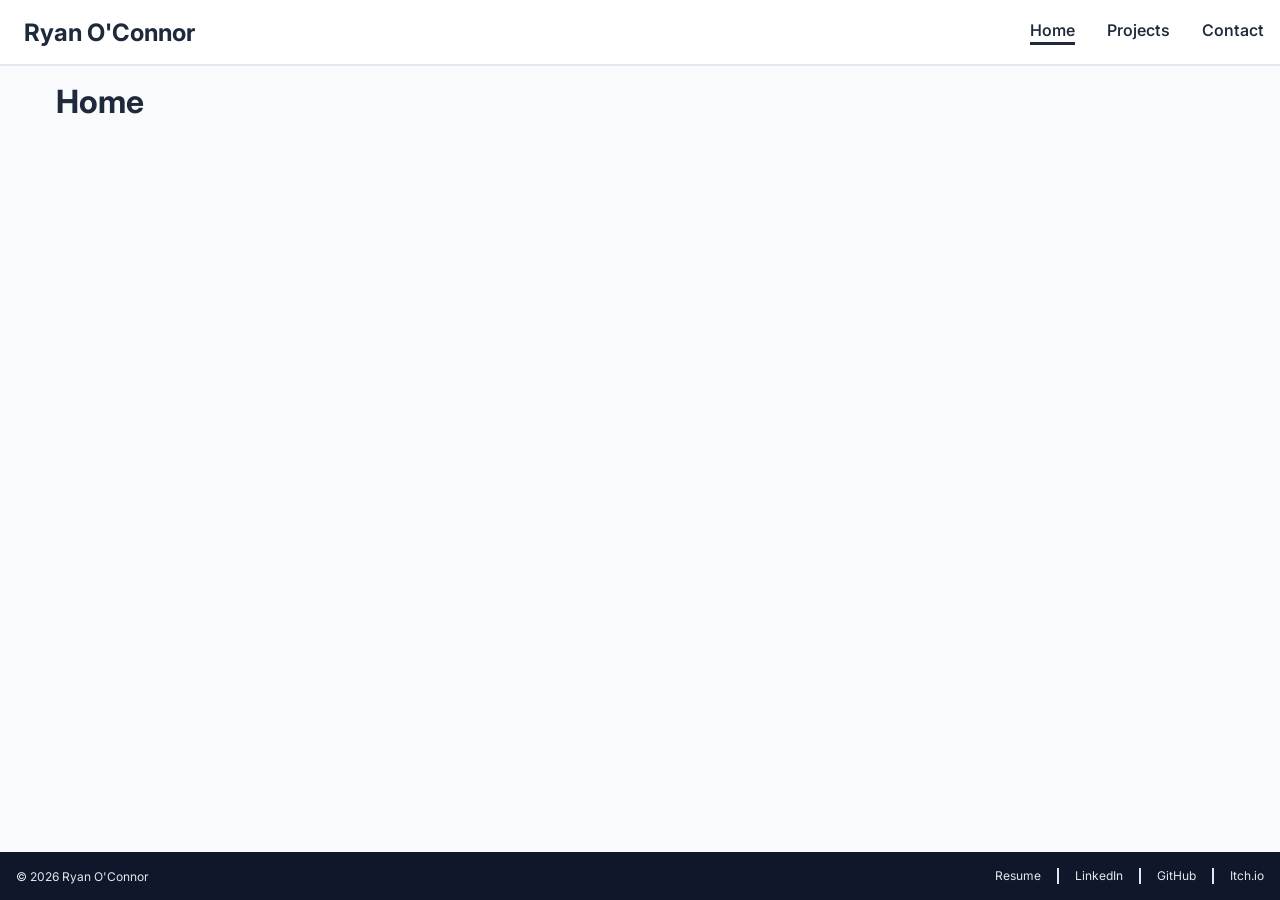
==== index.html @ db316ec4 "ADA & Active Page Fix" ====
<!DOCTYPE HTML>
<html lang="en">

<head>
    <title>Ryan O'Connor | .NET Full Stack Developer Portfolio</title>
    <meta charset="utf-8" />
    <meta name="description" content="Portfolio of Ryan O'Connor, a .NET Full Stack Developer specializing in C#, ASP.NET Core, SQL Server, JavaScript, HTML, and CSS." />
    <link rel="stylesheet" href="css/main.css" />
    <link rel="icon" href="assets/favicon.svg" type="image/svg+xml">
    <script src="js/main.js" defer></script>
    <link rel="preconnect" href="https://fonts.googleapis.com">
    <link rel="preconnect" href="https://fonts.gstatic.com" crossorigin>
    <link href="https://fonts.googleapis.com/css2?family=Inter:ital,opsz,wght@0,14..32,100..900;1,14..32,100..900&display=swap" rel="stylesheet">
</head>

<body>
    <header class="header">
        <a href="/" class="header-title" tabindex="1">Ryan O'Connor</a>
        <nav class="header-menu">
            <a href="/" class="header-menu-option active">Home</a>
            <a href="/projects/" class="header-menu-option">Projects</a>
            <a href="/contact/" class="header-menu-option">Contact</a>
            <button type="button" class="header-menu-button">
                <svg xmlns="http://www.w3.org/2000/svg" id="icon" viewBox="0 0 32 32">
                    <title>menu</title>
                    <rect x="4" y="6" width="24" height="2" />
                    <rect x="4" y="24" width="24" height="2" />
                    <rect x="4" y="12" width="24" height="2" />
                    <rect x="4" y="18" width="24" height="2" />
                </svg>
            </button>
        </nav>
    </header>
    <main class="main">
        <h1>Home</h1>
    </main>
    <footer class="footer">
        <div class="footer-copyright">
            © 2026 Ryan O'Connor
        </div>
        <div class="footer-links">
            <a href="/assets/O'ConnorRyan_Resume.pdf" target="_blank" rel="noopener noreferrer">Resume</a>
            <div class="footer-links-separator"></div>
            <a href="https://www.linkedin.com/in/oconnorkryan/" target="_blank" rel="noopener noreferrer">LinkedIn</a>
            <div class="footer-links-separator"></div>
            <a href="https://github.com/BOTRyan" target="_blank" rel="noopener noreferrer">GitHub</a>
            <div class="footer-links-separator"></div>
            <a href="https://botryguy.itch.io/" target="_blank" rel="noopener noreferrer">Itch.io</a>
        </div>
    </footer>
</body>

</html>
---- css/main.css ----
* {
    box-sizing: border-box;
}

html,
body {
    margin: 0;
    min-height: 100vh;
}

body {
    display: flex;
    flex-direction: column;
    font-family: "Inter", sans-serif;
    background: #F8FAFC;
    color: #1E293B;
    font-weight: 400;
    font-size: 1rem;
}

.header {
    display: flex;
    flex-direction: row;
    align-items: center;
    font-size: 1.5rem;
    font-weight: 700;
    min-height: 4rem;
    background: #FFFFFF;
    color: #1E293B;
    border-bottom: solid 2px #E2E8F0;
}

.header > .header-title {
    margin-left: 1.5rem;
    text-decoration: none;
    color: #1E293B;
}

.header > .header-title:focus-visible {
    outline: 2px solid #1E293B;
    outline-offset: 2.5px;
    border: none;
}

.header .header-menu {
    margin-left: auto;
    height: 4rem;
    display: flex;
    flex-direction: row;
    align-items: center;
    justify-content: center;
}

.header .header-menu .header-menu-option {
    color: #1E293B;
    font-weight: 550;
    margin: 0 1rem;
    font-size: 1rem;
    text-decoration: none;
    border-bottom: 2px solid transparent;
    padding-bottom: 2px;
    transition: border-color 0.2s ease;
}

.header .header-menu .header-menu-option:hover {
    color: #1D4ED8 !important;
    border-bottom-color: #1E293B !important;
    ;
}

.header .header-menu .header-menu-option:focus-visible {
    color: #1D4ED8 !important;
    outline: 2px solid #1E293B;
    outline-offset: 2.5px;
    border-bottom-color: #1E293B !important;
}

.header .header-menu .header-menu-option.active {
    color: #1E293B;
    border-bottom-color: #1E293B;
    border-bottom: 3px solid;
}

.header .header-menu .header-menu-button {
    width: 4rem;
    height: 4rem;
    color: #1E293B;
    background: none;
    border: none;
    border-left: solid 2px #E2E8F0;
    cursor: pointer;
    user-select: none;
    display: none;
    align-items: center;
    justify-content: center;
    transition: background-color 0.2s ease;
}

.header .header-menu .header-menu-button:hover {
    background-color: #E2E8F0;
}

.header .header-menu .header-menu-button:focus-visible {
    outline: 2px solid #0F172A;
    outline-offset: 2.5px;
    border: none;
    background-color: #DBEAFE;
}

.header .header-menu .header-menu-button > svg {
    width: 2rem;
    height: 2rem;
    color: #1E293B;
}

@media (max-width: 768px) {
    .header .header-menu .header-menu-option {
        display: none;
    }

    .header .header-menu .header-menu-button {
        display: flex;
    }
}

.main {
    flex: 1;
    width: 100%;
    max-width: 1200px;
    margin: 0 auto;
    padding: 0 1rem;
}

h1 {
    font-size: 2rem;
    margin: 1rem 0 0 0;
}

.footer {
    display: flex;
    flex-direction: row;
    align-items: center;
    justify-content: space-between;
    background: #0F172A;
    font-size: 0.75rem;
    height: 3rem;
}

.footer .footer-copyright {
    color: #E2E8F0;
    margin: 1rem;
}

.footer-links {
    display: flex;
    flex-direction: row;
}

.footer-links .footer-links-separator {
    border-right: 2px solid;
    height: 1rem;
    margin: auto 0;
    margin-right: 1rem;
    color: #E2E8F0;
}

.footer-links a {
    color: #E2E8F0;
    text-decoration: none;
    border-bottom: 2px solid transparent;
    margin-right: 1rem;
    margin-left: 0px;
    width: fit-content;
    transition: border-color 0.2s ease, color 0.2s ease;
}

.footer-links a:hover {
    color: #FFF;
    border-bottom-color: #E2E8F0;
}

.footer-links a:focus-visible {
    outline: 2px solid #E2E8F0;
    outline-offset: 2.5px;
    color: #FFF;
    border-bottom-color: #E2E8F0;
}
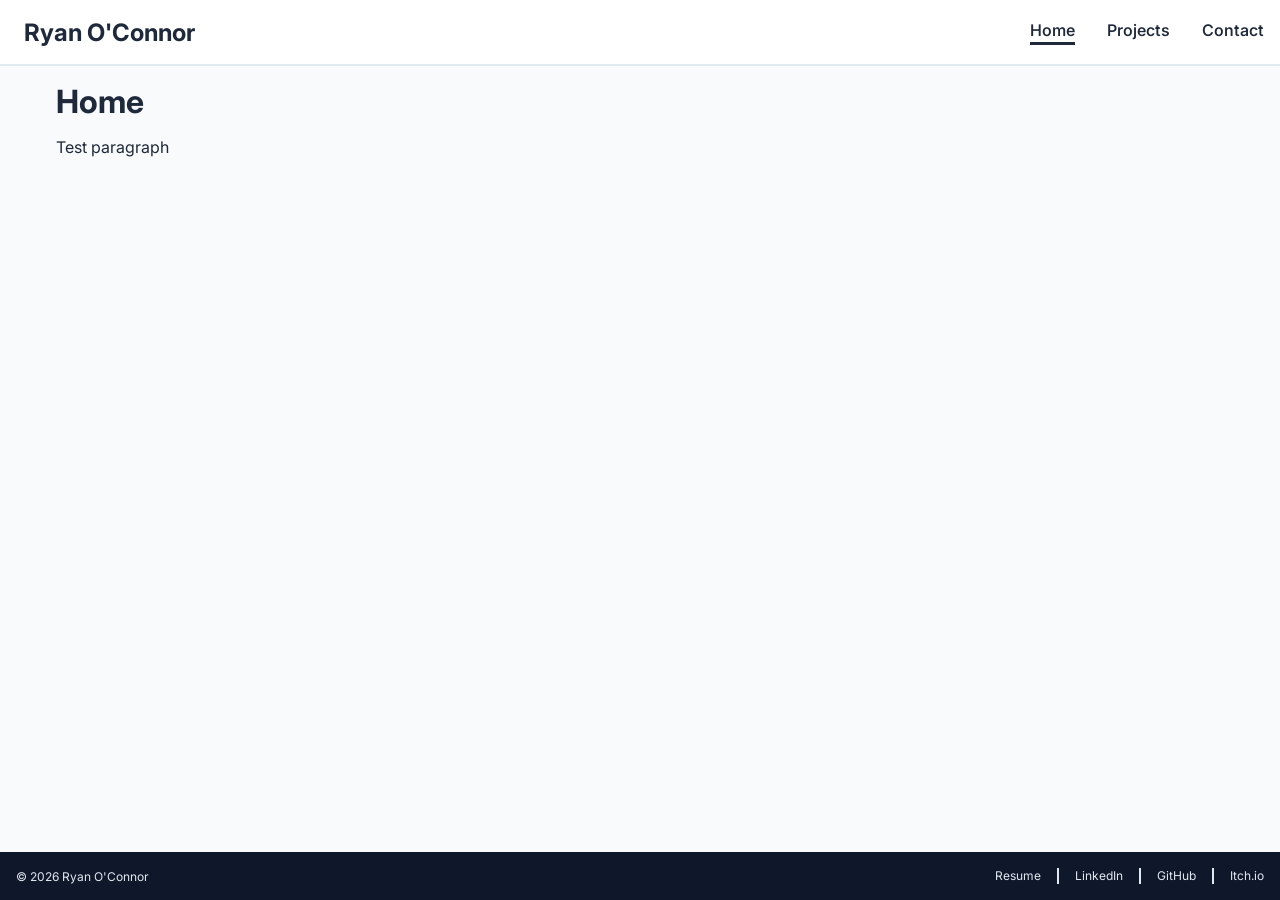
==== commit e28ead27: "Skip to Main Content" ====
--- a/index.html
+++ b/index.html
@@ -3,43 +3,68 @@
 
 <head>
     <title>Ryan O'Connor | .NET Full Stack Developer Portfolio</title>
+
     <meta charset="utf-8" />
+    <meta name="viewport" content="width=device-width, initial-scale=1.0">
     <meta name="description" content="Portfolio of Ryan O'Connor, a .NET Full Stack Developer specializing in C#, ASP.NET Core, SQL Server, JavaScript, HTML, and CSS." />
-    <link rel="stylesheet" href="css/main.css" />
-    <link rel="icon" href="assets/favicon.svg" type="image/svg+xml">
-    <script src="js/main.js" defer></script>
+    <meta name="author" content="Ryan O'Connor">
+    <meta name="theme-color" content="#1E293B">
+    <meta name="robots" content="index, follow">
+    <meta name="color-scheme" content="light">
+
     <link rel="preconnect" href="https://fonts.googleapis.com">
     <link rel="preconnect" href="https://fonts.gstatic.com" crossorigin>
     <link href="https://fonts.googleapis.com/css2?family=Inter:ital,opsz,wght@0,14..32,100..900;1,14..32,100..900&display=swap" rel="stylesheet">
+
+    <link rel="stylesheet" href="css/main.css" />
+    <link rel="stylesheet" href="css/header.css" />
+    <script src="js/header.js" defer></script>
+    <link rel="icon" href="/assets/favicon.svg" type="image/svg+xml">
 </head>
 
 <body>
+    <div class="header-skip-link">
+        <a href="#maincontent">Skip to Main Content</a>
+    </div>
     <header class="header">
-        <a href="/" class="header-title" tabindex="1">Ryan O'Connor</a>
+        <a href="/" class="header-title">Ryan O'Connor</a>
         <nav class="header-menu">
             <a href="/" class="header-menu-option active">Home</a>
             <a href="/projects/" class="header-menu-option">Projects</a>
             <a href="/contact/" class="header-menu-option">Contact</a>
-            <button type="button" class="header-menu-button">
-                <svg xmlns="http://www.w3.org/2000/svg" id="icon" viewBox="0 0 32 32">
+            <button type="button" class="header-menu-button" aria-label="Toggle navigation menu" aria-expanded="false">
+                <svg class="icon-menu" xmlns="http://www.w3.org/2000/svg" id="icon" viewBox="0 0 32 32">
                     <title>menu</title>
                     <rect x="4" y="6" width="24" height="2" />
                     <rect x="4" y="24" width="24" height="2" />
                     <rect x="4" y="12" width="24" height="2" />
                     <rect x="4" y="18" width="24" height="2" />
                 </svg>
+                <svg class="icon-close" xmlns="http://www.w3.org/2000/svg" id="icon" width="32" height="32" viewBox="0 0 32 32">
+                    <title>close</title>
+                    <polygon points="17.4141 16 24 9.4141 22.5859 8 16 14.5859 9.4143 8 8 9.4141 14.5859 16 8 22.5859 9.4143 24 16 17.4141 22.5859 24 24 22.5859 17.4141 16" />
+                </svg>
             </button>
         </nav>
     </header>
+    <div class="header-mobile-menu" inert>
+        <nav class="header-mobile-nav">
+            <a href="/">Home</a>
+            <a href="/projects/">Projects</a>
+            <a href="/contact/">Contact</a>
+        </nav>
+    </div>
+    <div class="header-mobile-backdrop"></div>
     <main class="main">
-        <h1>Home</h1>
+        <h1><a name="maincontent" id="maincontent"></a>Home</h1>
+        <p>Test paragraph</p>
     </main>
     <footer class="footer">
         <div class="footer-copyright">
             © 2026 Ryan O'Connor
         </div>
         <div class="footer-links">
-            <a href="/assets/O'ConnorRyan_Resume.pdf" target="_blank" rel="noopener noreferrer">Resume</a>
+            <a href="/assets/O'ConnorRyan_Resume.pdf" aria-label="Download Résumé" target="_blank" rel="noopener noreferrer">Resume</a>
             <div class="footer-links-separator"></div>
             <a href="https://www.linkedin.com/in/oconnorkryan/" target="_blank" rel="noopener noreferrer">LinkedIn</a>
             <div class="footer-links-separator"></div>
@@ -48,6 +73,4 @@
             <a href="https://botryguy.itch.io/" target="_blank" rel="noopener noreferrer">Itch.io</a>
         </div>
     </footer>
-</body>
-
-</html>
+</body></html>
--- a/css/main.css
+++ b/css/main.css
@@ -16,111 +16,6 @@
     color: #1E293B;
     font-weight: 400;
     font-size: 1rem;
-}
-
-.header {
-    display: flex;
-    flex-direction: row;
-    align-items: center;
-    font-size: 1.5rem;
-    font-weight: 700;
-    min-height: 4rem;
-    background: #FFFFFF;
-    color: #1E293B;
-    border-bottom: solid 2px #E2E8F0;
-}
-
-.header > .header-title {
-    margin-left: 1.5rem;
-    text-decoration: none;
-    color: #1E293B;
-}
-
-.header > .header-title:focus-visible {
-    outline: 2px solid #1E293B;
-    outline-offset: 2.5px;
-    border: none;
-}
-
-.header .header-menu {
-    margin-left: auto;
-    height: 4rem;
-    display: flex;
-    flex-direction: row;
-    align-items: center;
-    justify-content: center;
-}
-
-.header .header-menu .header-menu-option {
-    color: #1E293B;
-    font-weight: 550;
-    margin: 0 1rem;
-    font-size: 1rem;
-    text-decoration: none;
-    border-bottom: 2px solid transparent;
-    padding-bottom: 2px;
-    transition: border-color 0.2s ease;
-}
-
-.header .header-menu .header-menu-option:hover {
-    color: #1D4ED8 !important;
-    border-bottom-color: #1E293B !important;
-    ;
-}
-
-.header .header-menu .header-menu-option:focus-visible {
-    color: #1D4ED8 !important;
-    outline: 2px solid #1E293B;
-    outline-offset: 2.5px;
-    border-bottom-color: #1E293B !important;
-}
-
-.header .header-menu .header-menu-option.active {
-    color: #1E293B;
-    border-bottom-color: #1E293B;
-    border-bottom: 3px solid;
-}
-
-.header .header-menu .header-menu-button {
-    width: 4rem;
-    height: 4rem;
-    color: #1E293B;
-    background: none;
-    border: none;
-    border-left: solid 2px #E2E8F0;
-    cursor: pointer;
-    user-select: none;
-    display: none;
-    align-items: center;
-    justify-content: center;
-    transition: background-color 0.2s ease;
-}
-
-.header .header-menu .header-menu-button:hover {
-    background-color: #E2E8F0;
-}
-
-.header .header-menu .header-menu-button:focus-visible {
-    outline: 2px solid #0F172A;
-    outline-offset: 2.5px;
-    border: none;
-    background-color: #DBEAFE;
-}
-
-.header .header-menu .header-menu-button > svg {
-    width: 2rem;
-    height: 2rem;
-    color: #1E293B;
-}
-
-@media (max-width: 768px) {
-    .header .header-menu .header-menu-option {
-        display: none;
-    }
-
-    .header .header-menu .header-menu-button {
-        display: flex;
-    }
 }
 
 .main {
--- a/css/header.css
+++ b/css/header.css
@@ -0,0 +1,216 @@
+.header-skip-link {
+    display: flex;
+    justify-content: center;
+    overflow: hidden;
+    max-height: 0;
+    padding: 0;
+    transition: max-height 0.2s ease, padding 0.2s ease;
+}
+
+.header-skip-link:focus-within {
+    max-height: 60px;
+    padding: 1rem 0;
+}
+
+.header-skip-link > a {
+    color: #1E293B;
+    font-weight: 550;
+    font-size: 1rem;
+    text-decoration: none;
+    border-bottom: 2px solid transparent;
+    transition: border-color 0.2s ease;
+}
+
+.header-skip-link > a:focus {
+    color: #1D4ED8;
+    outline: 2px solid #1E293B;
+    outline-offset: .5rem;
+    border-bottom-color: #1E293B;
+}
+
+.header {
+    display: flex;
+    flex-direction: row;
+    align-items: center;
+    font-size: 1.5rem;
+    font-weight: 700;
+    min-height: 4rem;
+    background: #FFFFFF;
+    color: #1E293B;
+    border-bottom: solid 2px #E2E8F0;
+}
+
+.header > .header-title {
+    margin-left: 1.5rem;
+    text-decoration: none;
+    color: #1E293B;
+}
+
+.header > .header-title:focus-visible {
+    outline: 2px solid #1E293B;
+    outline-offset: .5rem;
+    border: none;
+}
+
+.header .header-menu {
+    margin-left: auto;
+    height: 4rem;
+    display: flex;
+    flex-direction: row;
+    align-items: center;
+    justify-content: center;
+}
+
+.header .header-menu .header-menu-option {
+    color: #1E293B;
+    font-weight: 550;
+    margin: 0 1rem;
+    font-size: 1rem;
+    text-decoration: none;
+    border-bottom: 2px solid transparent;
+    padding-bottom: 2px;
+    transition: border-color 0.2s ease;
+}
+
+.header .header-menu .header-menu-option:hover {
+    color: #1D4ED8 !important;
+    border-bottom-color: #1E293B !important;
+}
+
+.header .header-menu .header-menu-option:focus-visible {
+    color: #1D4ED8 !important;
+    outline: 2px solid #1E293B;
+    outline-offset: .5rem;
+    border-bottom-color: #1E293B !important;
+}
+
+.header .header-menu .header-menu-option.active {
+    color: #1E293B;
+    border-bottom-color: #1E293B;
+    border-bottom: 3px solid;
+    transition: border-bottom 0.2s ease;
+}
+
+.header .header-menu .header-menu-button {
+    width: 4rem;
+    height: 4rem;
+    color: #1E293B;
+    background: none;
+    border: none;
+    border-left: solid 2px #E2E8F0;
+    cursor: pointer;
+    user-select: none;
+    display: none;
+    align-items: center;
+    justify-content: center;
+    transition: background-color 0.2s ease;
+}
+
+.header .header-menu .header-menu-button:hover {
+    background-color: #E2E8F0;
+}
+
+.header .header-menu .header-menu-button:focus-visible {
+    box-shadow: inset 0px 0px 0px 2px #1E293B;
+    border: none !important;
+    outline: none !important;
+    background-color: #DBEAFE;
+}
+
+.header .header-menu .header-menu-button > svg {
+    width: 2rem;
+    height: 2rem;
+    color: #1E293B;
+}
+
+.header .header-menu .header-menu-button .icon-close {
+    display: none;
+}
+
+.header .header-menu .header-menu-button.is-open .icon-menu {
+    display: none;
+}
+
+.header .header-menu .header-menu-button.is-open .icon-close {
+    display: block;
+}
+
+@media (max-width: 768px) {
+    .header .header-menu .header-menu-option {
+        display: none;
+    }
+
+    .header .header-menu .header-menu-button {
+        display: flex;
+    }
+
+    .header-mobile-menu {
+        display: flex;
+    }
+}
+
+.header-mobile-menu {
+    position: fixed;
+    top: 4rem;
+    right: 0;
+    width: calc(100vw - 5rem);
+    height: calc(100dvh - 4rem);
+    background: white;
+    border-top: 2px solid #E2E8F0;
+    border-left: 2px solid #E2E8F0;
+    transform: translateX(100%);
+    transition: transform 0.3s ease;
+    z-index: 3001;
+}
+
+.header-mobile-menu.is-open {
+    transform: translateX(0);
+}
+
+.header-mobile-backdrop {
+    position: fixed;
+    inset: 4rem 0 0 0;
+    background: rgba(15, 23, 42, 0.75);
+    backdrop-filter: blur(0.5rem);
+    opacity: 0;
+    visibility: hidden;
+    transition: opacity 0.3s ease, visibility 0.3s ease;
+    z-index: 3000;
+}
+
+.header-mobile-backdrop.is-open {
+    opacity: 1;
+    visibility: visible;
+}
+
+.header-mobile-menu .header-mobile-nav {
+    display: flex;
+    flex-direction: column;
+    width: 100%;
+}
+
+.header-mobile-menu .header-mobile-nav > a {
+    color: #1E293B;
+    font-weight: 550;
+    padding: 1rem;
+    font-size: 1rem;
+    text-decoration: none;
+    user-select: none;
+    border: none;
+    outline: none !important;
+}
+
+.header-mobile-menu .header-mobile-nav > a:hover {
+    background-color: #DBEAFE;
+    border: none !important;
+    outline: none !important;
+    transition: background-color 0.2s ease;
+}
+
+.header-mobile-menu .header-mobile-nav > a:focus-visible {
+    background-color: #DBEAFE;
+    box-shadow: inset 0px 0px 0px 2px #1E293B;
+    border: none !important;
+    outline: none !important;
+    transition: background-color 0.2s ease;
+}
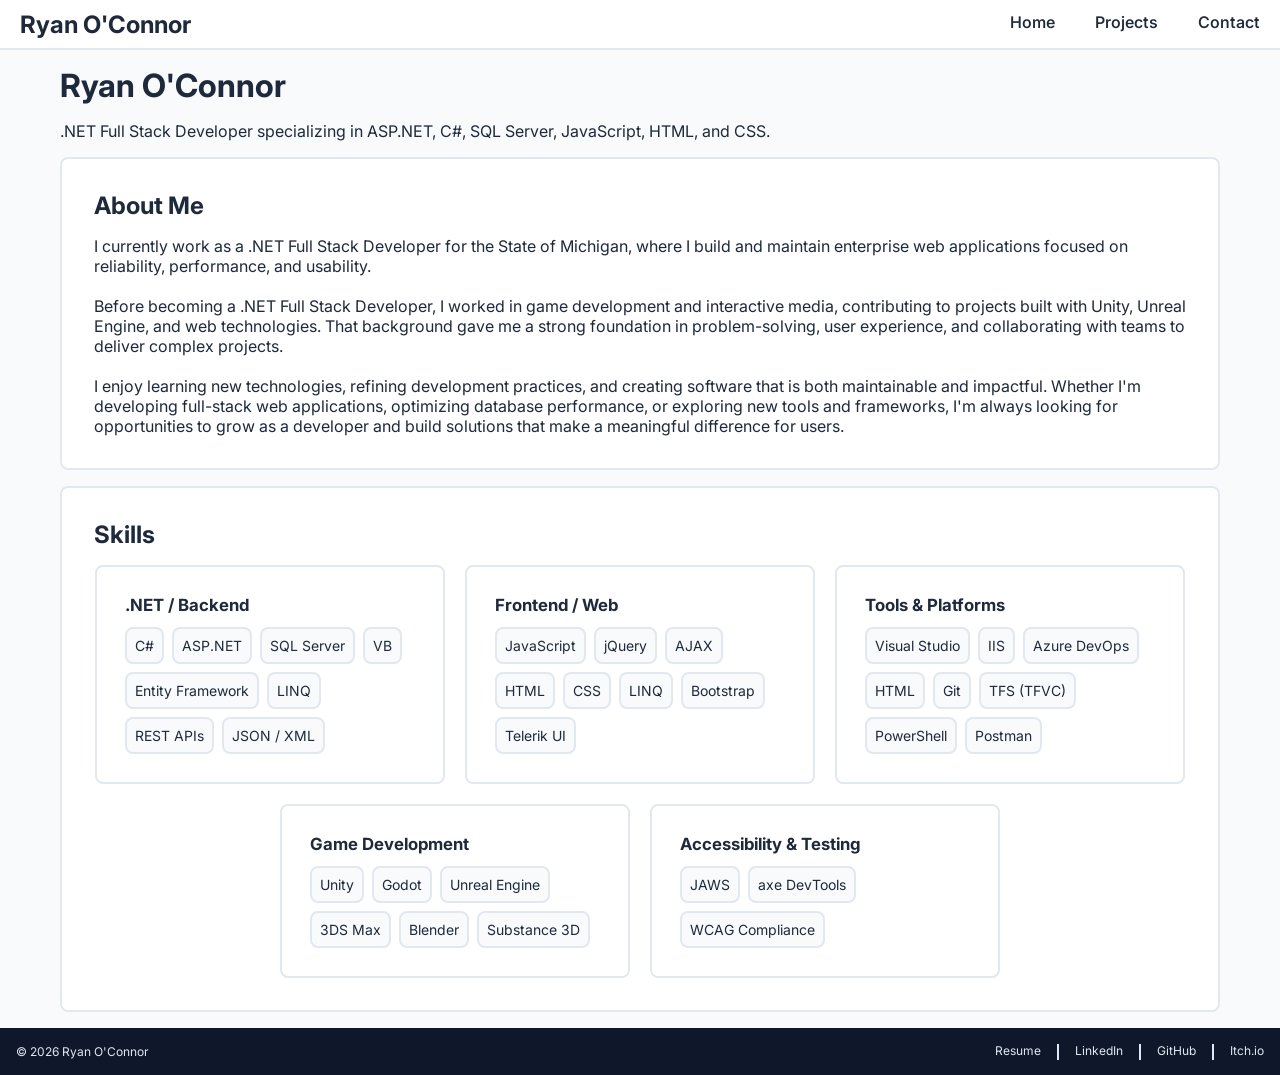
==== commit 8511b803: "Home Page" ====
--- a/index.html
+++ b/index.html
@@ -19,6 +19,7 @@
     <link rel="stylesheet" href="css/main.css" />
     <link rel="stylesheet" href="css/header.css" />
     <script src="js/header.js" defer></script>
+    <script src="js/footer.js" defer></script>
     <link rel="icon" href="/assets/favicon.svg" type="image/svg+xml">
 </head>
 
@@ -26,27 +27,7 @@
     <div class="header-skip-link">
         <a href="#maincontent">Skip to Main Content</a>
     </div>
-    <header class="header">
-        <a href="/" class="header-title">Ryan O'Connor</a>
-        <nav class="header-menu">
-            <a href="/" class="header-menu-option active">Home</a>
-            <a href="/projects/" class="header-menu-option">Projects</a>
-            <a href="/contact/" class="header-menu-option">Contact</a>
-            <button type="button" class="header-menu-button" aria-label="Toggle navigation menu" aria-expanded="false">
-                <svg class="icon-menu" xmlns="http://www.w3.org/2000/svg" id="icon" viewBox="0 0 32 32">
-                    <title>menu</title>
-                    <rect x="4" y="6" width="24" height="2" />
-                    <rect x="4" y="24" width="24" height="2" />
-                    <rect x="4" y="12" width="24" height="2" />
-                    <rect x="4" y="18" width="24" height="2" />
-                </svg>
-                <svg class="icon-close" xmlns="http://www.w3.org/2000/svg" id="icon" width="32" height="32" viewBox="0 0 32 32">
-                    <title>close</title>
-                    <polygon points="17.4141 16 24 9.4141 22.5859 8 16 14.5859 9.4143 8 8 9.4141 14.5859 16 8 22.5859 9.4143 24 16 17.4141 22.5859 24 24 22.5859 17.4141 16" />
-                </svg>
-            </button>
-        </nav>
-    </header>
+    <header id="header" class="header"></header>
     <div class="header-mobile-menu" inert>
         <nav class="header-mobile-nav">
             <a href="/">Home</a>
@@ -56,21 +37,83 @@
     </div>
     <div class="header-mobile-backdrop"></div>
     <main class="main">
-        <h1><a name="maincontent" id="maincontent"></a>Home</h1>
-        <p>Test paragraph</p>
+        <section id="maincontent" tabindex="0">
+            <h1>Ryan O'Connor</h1>
+            <p>.NET Full Stack Developer specializing in ASP.NET, C#, SQL Server, JavaScript, HTML, and CSS.</p>
+        </section>
+        <section class="main-body-card" tabindex="0">
+            <h2>About Me</h2>
+            <p>
+                I currently work as a .NET Full Stack Developer for the State of Michigan, where I build and maintain enterprise web applications focused on reliability, performance, and usability.
+                <br><br>
+                Before becoming a .NET Full Stack Developer, I worked in game development and interactive media, contributing to projects built with Unity, Unreal Engine, and web technologies. That background gave me a strong foundation in problem-solving, user experience, and collaborating with teams to deliver complex projects.
+                <br><br>
+                I enjoy learning new technologies, refining development practices, and creating software that is both maintainable and impactful. Whether I'm developing full-stack web applications, optimizing database performance, or exploring new tools and frameworks, I'm always looking for opportunities to grow as a developer and build solutions that make a meaningful difference for users.
+            </p>
+        </section>
+        <section class="main-body-card skills-section" tabindex="0">
+            <h2>Skills</h2>
+            <div class="skills-grid">
+                <div class="skill-card">
+                    <h3>.NET / Backend</h3>
+                    <ul>
+                        <li>C#</li>
+                        <li>ASP.NET</li>
+                        <li>SQL Server</li>
+                        <li>VB</li>
+                        <li>Entity Framework</li>
+                        <li>LINQ</li>
+                        <li>REST APIs</li>
+                        <li>JSON / XML</li>
+                    </ul>
+                </div>
+                <div class="skill-card">
+                    <h3>Frontend / Web</h3>
+                    <ul>
+                        <li>JavaScript</li>
+                        <li>jQuery</li>
+                        <li>AJAX</li>
+                        <li>HTML</li>
+                        <li>CSS</li>
+                        <li>LINQ</li>
+                        <li>Bootstrap</li>
+                        <li>Telerik UI</li>
+                    </ul>
+                </div>
+                <div class="skill-card">
+                    <h3>Tools & Platforms</h3>
+                    <ul>
+                        <li>Visual Studio</li>
+                        <li>IIS</li>
+                        <li>Azure DevOps</li>
+                        <li>HTML</li>
+                        <li>Git</li>
+                        <li>TFS (TFVC)</li>
+                        <li>PowerShell</li>
+                        <li>Postman</li>
+                    </ul>
+                </div>
+                <div class="skill-card">
+                    <h3>Game Development</h3>
+                    <ul>
+                        <li>Unity</li>
+                        <li>Godot</li>
+                        <li>Unreal Engine</li>
+                        <li>3DS Max</li>
+                        <li>Blender</li>
+                        <li>Substance 3D</li>
+                    </ul>
+                </div>
+                <div class="skill-card">
+                    <h3>Accessibility & Testing</h3>
+                    <ul>
+                        <li>JAWS</li>
+                        <li>axe DevTools</li>
+                        <li>WCAG Compliance</li>
+                    </ul>
+                </div>
+            </div>
+        </section>
     </main>
-    <footer class="footer">
-        <div class="footer-copyright">
-            © 2026 Ryan O'Connor
-        </div>
-        <div class="footer-links">
-            <a href="/assets/O'ConnorRyan_Resume.pdf" aria-label="Download Résumé" target="_blank" rel="noopener noreferrer">Resume</a>
-            <div class="footer-links-separator"></div>
-            <a href="https://www.linkedin.com/in/oconnorkryan/" target="_blank" rel="noopener noreferrer">LinkedIn</a>
-            <div class="footer-links-separator"></div>
-            <a href="https://github.com/BOTRyan" target="_blank" rel="noopener noreferrer">GitHub</a>
-            <div class="footer-links-separator"></div>
-            <a href="https://botryguy.itch.io/" target="_blank" rel="noopener noreferrer">Itch.io</a>
-        </div>
-    </footer>
+    <footer id="footer" class="footer"></footer>
 </body></html>
--- a/css/main.css
+++ b/css/main.css
@@ -23,12 +23,97 @@
     width: 100%;
     max-width: 1200px;
     margin: 0 auto;
-    padding: 0 1rem;
+    padding: 0 1.25rem;
+}
+
+.main section:focus-visible {
+    outline: 2px solid #1E293B;
+    outline-offset: .25rem;
+    border: none;
 }
 
 h1 {
     font-size: 2rem;
     margin: 1rem 0 0 0;
+}
+
+p {
+    color: #1E293B;
+    margin-top: 1rem;
+    margin-bottom: 1rem;
+}
+
+.main-body-card {
+    margin: 1rem 0;
+    border: solid 2px #E2E8F0;
+    display: flex;
+    flex-direction: column;
+    width: 100%;
+    max-width: 100%;
+    background: #FFFFFF;
+    border-radius: 8px;
+    padding: 2rem;
+}
+
+.main-body-card > h2,
+.main-body-card > h3 {
+    margin: 0;
+}
+
+.main-body-card > p {
+    margin: 1rem 0 0 0;
+    font-size: 1rem;
+}
+
+.skills-section {
+    margin-top: 1rem;
+}
+
+.skills-grid {
+    display: flex;
+    flex-wrap: wrap;
+    gap: 1.25rem;
+    margin-top: 1rem;
+    justify-content: center;
+}
+
+.skill-card {
+    background: #ffffff;
+    border: solid 2px #E2E8F0;
+    border-radius: 8px;
+    padding: 1.75rem;
+    width: 350px;
+    transition: transform 0.15s ease, box-shadow 0.15s ease;
+}
+
+.skill-card:hover {
+    transform: translateY(-2px);
+    box-shadow: 0 8px 20px rgba(0, 0, 0, 0.08);
+}
+
+.skill-card h3 {
+    margin-top: 0;
+    margin-bottom: 0.75rem;
+    font-size: 1.05rem;
+    color: #1E293B;
+}
+
+.skill-card ul {
+    list-style: none;
+    padding: 0;
+    margin: 0;
+    display: flex;
+    flex-wrap: wrap;
+    gap: 0.5rem;
+}
+
+.skill-card li {
+    background: #F8FAFC;
+    border: solid 2px #E2E8F0;
+    padding: 0.5rem 0.5rem;
+    border-radius: 8px;
+    font-size: .875rem;
+    color: #1E293B;
 }
 
 .footer {
@@ -38,7 +123,6 @@
     justify-content: space-between;
     background: #0F172A;
     font-size: 0.75rem;
-    height: 3rem;
 }
 
 .footer .footer-copyright {
@@ -76,7 +160,14 @@
 
 .footer-links a:focus-visible {
     outline: 2px solid #E2E8F0;
-    outline-offset: 2.5px;
+    outline-offset: .5rem;
     color: #FFF;
     border-bottom-color: #E2E8F0;
 }
+
+@media (max-width: 500px) {
+    .footer {
+        flex-direction: column;
+        padding-bottom: 1rem;
+    }
+}
--- a/css/header.css
+++ b/css/header.css
@@ -32,7 +32,7 @@
     display: flex;
     flex-direction: row;
     align-items: center;
-    font-size: 1.5rem;
+    font-size: 2rem;
     font-weight: 700;
     min-height: 4rem;
     background: #FFFFFF;
@@ -41,14 +41,14 @@
 }
 
 .header > .header-title {
-    margin-left: 1.5rem;
+    margin-left: 1.25rem;
     text-decoration: none;
     color: #1E293B;
 }
 
 .header > .header-title:focus-visible {
     outline: 2px solid #1E293B;
-    outline-offset: .5rem;
+    outline-offset: .25rem;
     border: none;
 }
 
@@ -64,8 +64,8 @@
 .header .header-menu .header-menu-option {
     color: #1E293B;
     font-weight: 550;
-    margin: 0 1rem;
-    font-size: 1rem;
+    margin: 0 1.25rem;
+    font-size: 1.25rem;
     text-decoration: none;
     border-bottom: 2px solid transparent;
     padding-bottom: 2px;
@@ -91,9 +91,24 @@
     transition: border-bottom 0.2s ease;
 }
 
+@media (max-width: 1280px) {
+    .header {
+        min-height: 3rem;
+        font-size: 1.5rem;
+    }
+
+    .header .header-menu {
+        height: 3rem;
+    }
+
+    .header .header-menu .header-menu-option {
+        font-size: 1rem;
+    }
+}
+
 .header .header-menu .header-menu-button {
-    width: 4rem;
-    height: 4rem;
+    width: 3rem;
+    height: 3rem;
     color: #1E293B;
     background: none;
     border: none;
@@ -107,7 +122,7 @@
 }
 
 .header .header-menu .header-menu-button:hover {
-    background-color: #E2E8F0;
+    background-color: #DBEAFE;
 }
 
 .header .header-menu .header-menu-button:focus-visible {
@@ -118,8 +133,8 @@
 }
 
 .header .header-menu .header-menu-button > svg {
-    width: 2rem;
-    height: 2rem;
+    width: 1.5rem;
+    height: 1.5rem;
     color: #1E293B;
 }
 
@@ -151,9 +166,9 @@
 
 .header-mobile-menu {
     position: fixed;
-    top: 4rem;
+    top: 3rem;
     right: 0;
-    width: calc(100vw - 5rem);
+    width: calc(100vw - 3rem);
     height: calc(100dvh - 4rem);
     background: white;
     border-top: 2px solid #E2E8F0;
@@ -169,7 +184,7 @@
 
 .header-mobile-backdrop {
     position: fixed;
-    inset: 4rem 0 0 0;
+    inset: 3rem 0 0 0;
     background: rgba(15, 23, 42, 0.75);
     backdrop-filter: blur(0.5rem);
     opacity: 0;
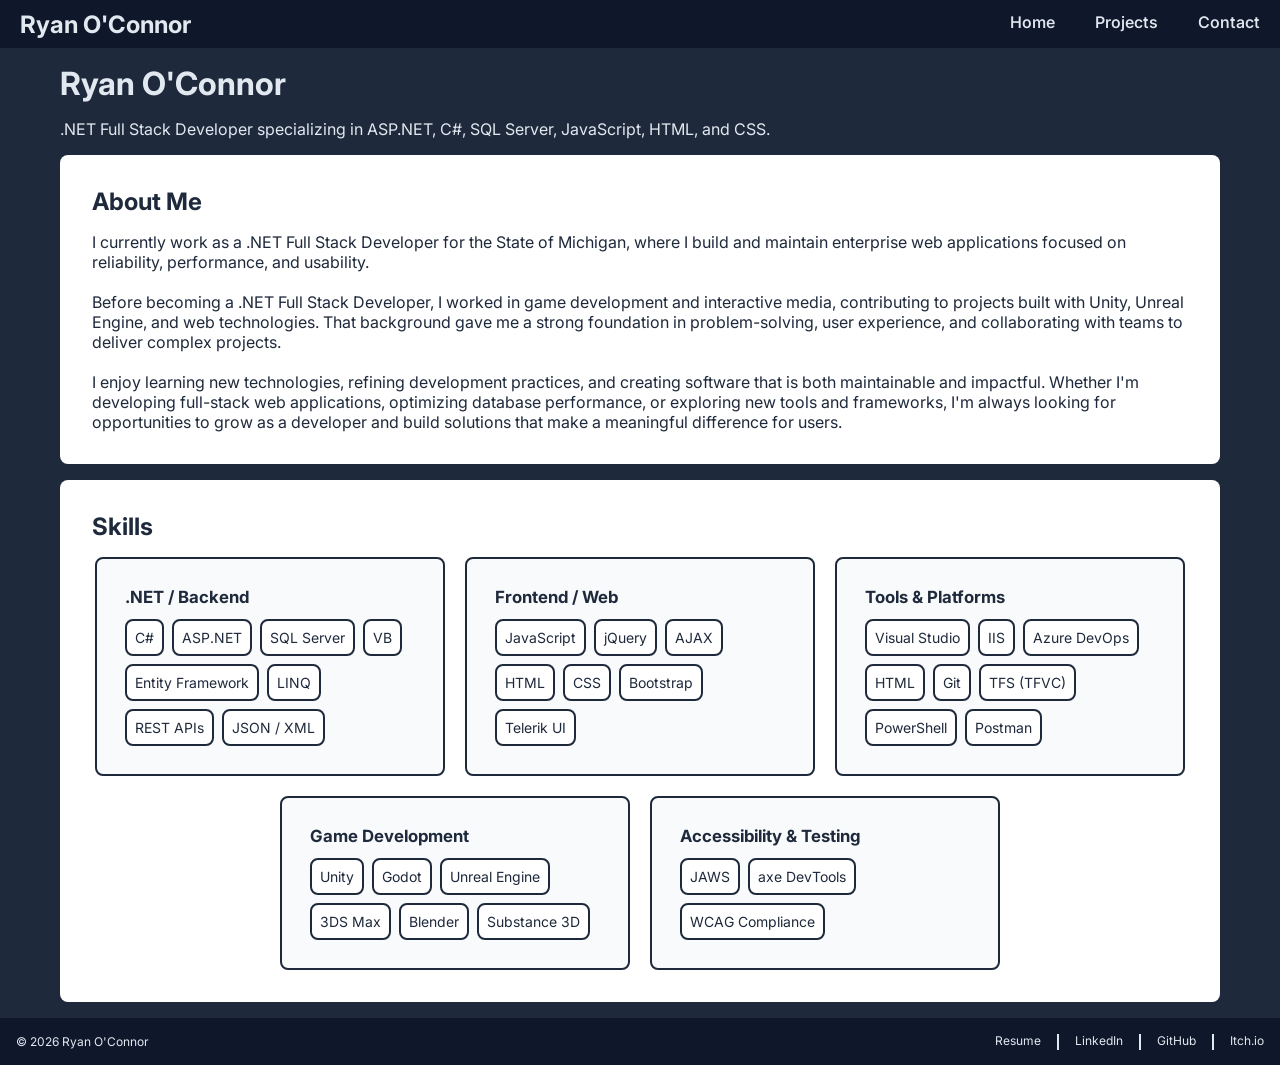
==== commit 67b61856: "Update index.html" ====
--- a/index.html
+++ b/index.html
@@ -75,7 +75,6 @@
                         <li>AJAX</li>
                         <li>HTML</li>
                         <li>CSS</li>
-                        <li>LINQ</li>
                         <li>Bootstrap</li>
                         <li>Telerik UI</li>
                     </ul>
@@ -116,4 +115,6 @@
         </section>
     </main>
     <footer id="footer" class="footer"></footer>
-</body></html>
+</body>
+
+</html>
--- a/css/main.css
+++ b/css/main.css
@@ -1,3 +1,12 @@
+/*
+#0F172A Header and Footer
+#1E293B Primary Background / Text / Borders
+#334155 Dark Hover State
+#E2E8F0 Light Text
+#FFFFFF Light Hover State
+#F8FAFC Light Backgrounds
+*/
+
 * {
     box-sizing: border-box;
 }
@@ -12,8 +21,8 @@
     display: flex;
     flex-direction: column;
     font-family: "Inter", sans-serif;
-    background: #F8FAFC;
-    color: #1E293B;
+    background: #1E293B;
+    color: #E2E8F0;
     font-weight: 400;
     font-size: 1rem;
 }
@@ -23,11 +32,12 @@
     width: 100%;
     max-width: 1200px;
     margin: 0 auto;
+    margin-bottom: 1rem;
     padding: 0 1.25rem;
 }
 
 .main section:focus-visible {
-    outline: 2px solid #1E293B;
+    outline: 2px solid #F8FAFC;
     outline-offset: .25rem;
     border: none;
 }
@@ -38,21 +48,24 @@
 }
 
 p {
-    color: #1E293B;
+    color: #E2E8F0;
     margin-top: 1rem;
     margin-bottom: 1rem;
 }
 
 .main-body-card {
-    margin: 1rem 0;
-    border: solid 2px #E2E8F0;
     display: flex;
     flex-direction: column;
     width: 100%;
     max-width: 100%;
-    background: #FFFFFF;
+    background: #FFF;
     border-radius: 8px;
     padding: 2rem;
+}
+
+.main-body-card > p,
+.main-body-card > h2 {
+    color: #1E293B;
 }
 
 .main-body-card > h2,
@@ -78,8 +91,8 @@
 }
 
 .skill-card {
-    background: #ffffff;
-    border: solid 2px #E2E8F0;
+    background: #F8FAFC;
+    border: solid 2px #1E293B;
     border-radius: 8px;
     padding: 1.75rem;
     width: 350px;
@@ -108,8 +121,8 @@
 }
 
 .skill-card li {
-    background: #F8FAFC;
-    border: solid 2px #E2E8F0;
+    background: #FFF;
+    border: solid 2px #1E293B;
     padding: 0.5rem 0.5rem;
     border-radius: 8px;
     font-size: .875rem;
@@ -145,6 +158,7 @@
 
 .footer-links a {
     color: #E2E8F0;
+    user-select: none;
     text-decoration: none;
     border-bottom: 2px solid transparent;
     margin-right: 1rem;
--- a/css/header.css
+++ b/css/header.css
@@ -1,3 +1,12 @@
+/*
+#0F172A Header and Footer
+#1E293B Primary Background / Text / Borders
+#334155 Dark Hover State
+#E2E8F0 Light Text
+#FFFFFF Light Hover State
+#F8FAFC Light Backgrounds
+*/
+
 .header-skip-link {
     display: flex;
     justify-content: center;
@@ -13,19 +22,19 @@
 }
 
 .header-skip-link > a {
-    color: #1E293B;
+    color: #FFF;
     font-weight: 550;
     font-size: 1rem;
+    user-select: none;
     text-decoration: none;
     border-bottom: 2px solid transparent;
     transition: border-color 0.2s ease;
 }
 
 .header-skip-link > a:focus {
-    color: #1D4ED8;
-    outline: 2px solid #1E293B;
+    outline: 2px solid #FFF;
     outline-offset: .5rem;
-    border-bottom-color: #1E293B;
+    border-bottom-color: #FFF;
 }
 
 .header {
@@ -35,19 +44,19 @@
     font-size: 2rem;
     font-weight: 700;
     min-height: 4rem;
-    background: #FFFFFF;
-    color: #1E293B;
-    border-bottom: solid 2px #E2E8F0;
+    background: #0F172A;
+    color: #E2E8F0;
 }
 
 .header > .header-title {
     margin-left: 1.25rem;
-    text-decoration: none;
-    color: #1E293B;
+    user-select: none;
+    text-decoration: none;
+    color: #E2E8F0;
 }
 
 .header > .header-title:focus-visible {
-    outline: 2px solid #1E293B;
+    outline: 2px solid #E2E8F0;
     outline-offset: .25rem;
     border: none;
 }
@@ -62,10 +71,11 @@
 }
 
 .header .header-menu .header-menu-option {
-    color: #1E293B;
+    color: #E2E8F0;
     font-weight: 550;
     margin: 0 1.25rem;
     font-size: 1.25rem;
+    user-select: none;
     text-decoration: none;
     border-bottom: 2px solid transparent;
     padding-bottom: 2px;
@@ -73,20 +83,20 @@
 }
 
 .header .header-menu .header-menu-option:hover {
-    color: #1D4ED8 !important;
-    border-bottom-color: #1E293B !important;
+    color: #FFF !important;
+    border-bottom-color: #E2E8F0 !important;
 }
 
 .header .header-menu .header-menu-option:focus-visible {
-    color: #1D4ED8 !important;
-    outline: 2px solid #1E293B;
+    color: #FFF !important;
+    outline: 2px solid #FFF;
     outline-offset: .5rem;
-    border-bottom-color: #1E293B !important;
+    border-bottom-color: #E2E8F0 !important;
 }
 
 .header .header-menu .header-menu-option.active {
-    color: #1E293B;
-    border-bottom-color: #1E293B;
+    color: #FFF;
+    border-bottom-color: #FFF;
     border-bottom: 3px solid;
     transition: border-bottom 0.2s ease;
 }
@@ -109,10 +119,10 @@
 .header .header-menu .header-menu-button {
     width: 3rem;
     height: 3rem;
-    color: #1E293B;
+    color: #E2E8F0;
     background: none;
     border: none;
-    border-left: solid 2px #E2E8F0;
+    border-left: solid 2px #1E293B;
     cursor: pointer;
     user-select: none;
     display: none;
@@ -122,20 +132,20 @@
 }
 
 .header .header-menu .header-menu-button:hover {
-    background-color: #DBEAFE;
+    background-color: #334155;
 }
 
 .header .header-menu .header-menu-button:focus-visible {
     box-shadow: inset 0px 0px 0px 2px #1E293B;
     border: none !important;
     outline: none !important;
-    background-color: #DBEAFE;
+    background-color: #334155;
 }
 
 .header .header-menu .header-menu-button > svg {
     width: 1.5rem;
     height: 1.5rem;
-    color: #1E293B;
+    fill: #E2E8F0;
 }
 
 .header .header-menu .header-menu-button .icon-close {
@@ -169,10 +179,8 @@
     top: 3rem;
     right: 0;
     width: calc(100vw - 3rem);
-    height: calc(100dvh - 4rem);
-    background: white;
-    border-top: 2px solid #E2E8F0;
-    border-left: 2px solid #E2E8F0;
+    height: calc(100dvh - 3rem);
+    background: #1E293B;
     transform: translateX(100%);
     transition: transform 0.3s ease;
     z-index: 3001;
@@ -185,7 +193,7 @@
 .header-mobile-backdrop {
     position: fixed;
     inset: 3rem 0 0 0;
-    background: rgba(15, 23, 42, 0.75);
+    background: rgba(0, 0, 0, 0.75);
     backdrop-filter: blur(0.5rem);
     opacity: 0;
     visibility: hidden;
@@ -205,7 +213,7 @@
 }
 
 .header-mobile-menu .header-mobile-nav > a {
-    color: #1E293B;
+    color: #F8FAFC;
     font-weight: 550;
     padding: 1rem;
     font-size: 1rem;
@@ -216,14 +224,16 @@
 }
 
 .header-mobile-menu .header-mobile-nav > a:hover {
-    background-color: #DBEAFE;
+    color: #FFF;
+    background-color: #334155;
     border: none !important;
     outline: none !important;
     transition: background-color 0.2s ease;
 }
 
 .header-mobile-menu .header-mobile-nav > a:focus-visible {
-    background-color: #DBEAFE;
+    color: #FFF;
+    background-color: #334155;
     box-shadow: inset 0px 0px 0px 2px #1E293B;
     border: none !important;
     outline: none !important;
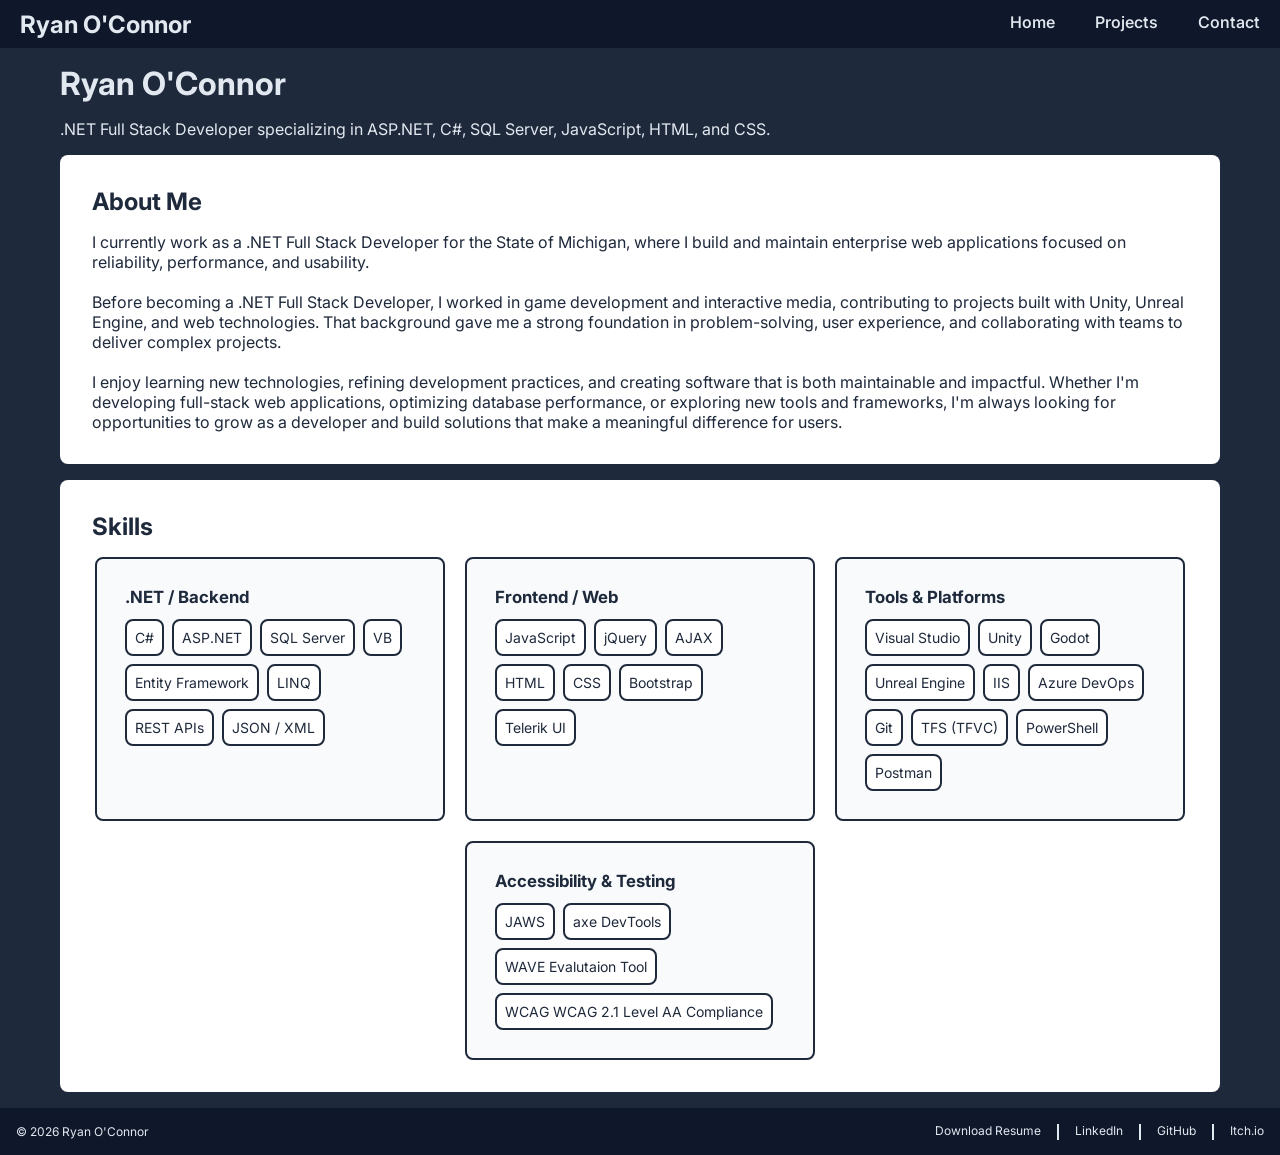
==== commit be501075: "ADA Fixes" ====
--- a/index.html
+++ b/index.html
@@ -83,9 +83,11 @@
                     <h3>Tools & Platforms</h3>
                     <ul>
                         <li>Visual Studio</li>
+                        <li>Unity</li>
+                        <li>Godot</li>
+                        <li>Unreal Engine</li>
                         <li>IIS</li>
                         <li>Azure DevOps</li>
-                        <li>HTML</li>
                         <li>Git</li>
                         <li>TFS (TFVC)</li>
                         <li>PowerShell</li>
@@ -93,22 +95,12 @@
                     </ul>
                 </div>
                 <div class="skill-card">
-                    <h3>Game Development</h3>
-                    <ul>
-                        <li>Unity</li>
-                        <li>Godot</li>
-                        <li>Unreal Engine</li>
-                        <li>3DS Max</li>
-                        <li>Blender</li>
-                        <li>Substance 3D</li>
-                    </ul>
-                </div>
-                <div class="skill-card">
                     <h3>Accessibility & Testing</h3>
                     <ul>
                         <li>JAWS</li>
                         <li>axe DevTools</li>
-                        <li>WCAG Compliance</li>
+                        <li>WAVE Evalutaion Tool</li>
+                        <li>WCAG WCAG 2.1 Level AA Compliance</li>
                     </ul>
                 </div>
             </div>
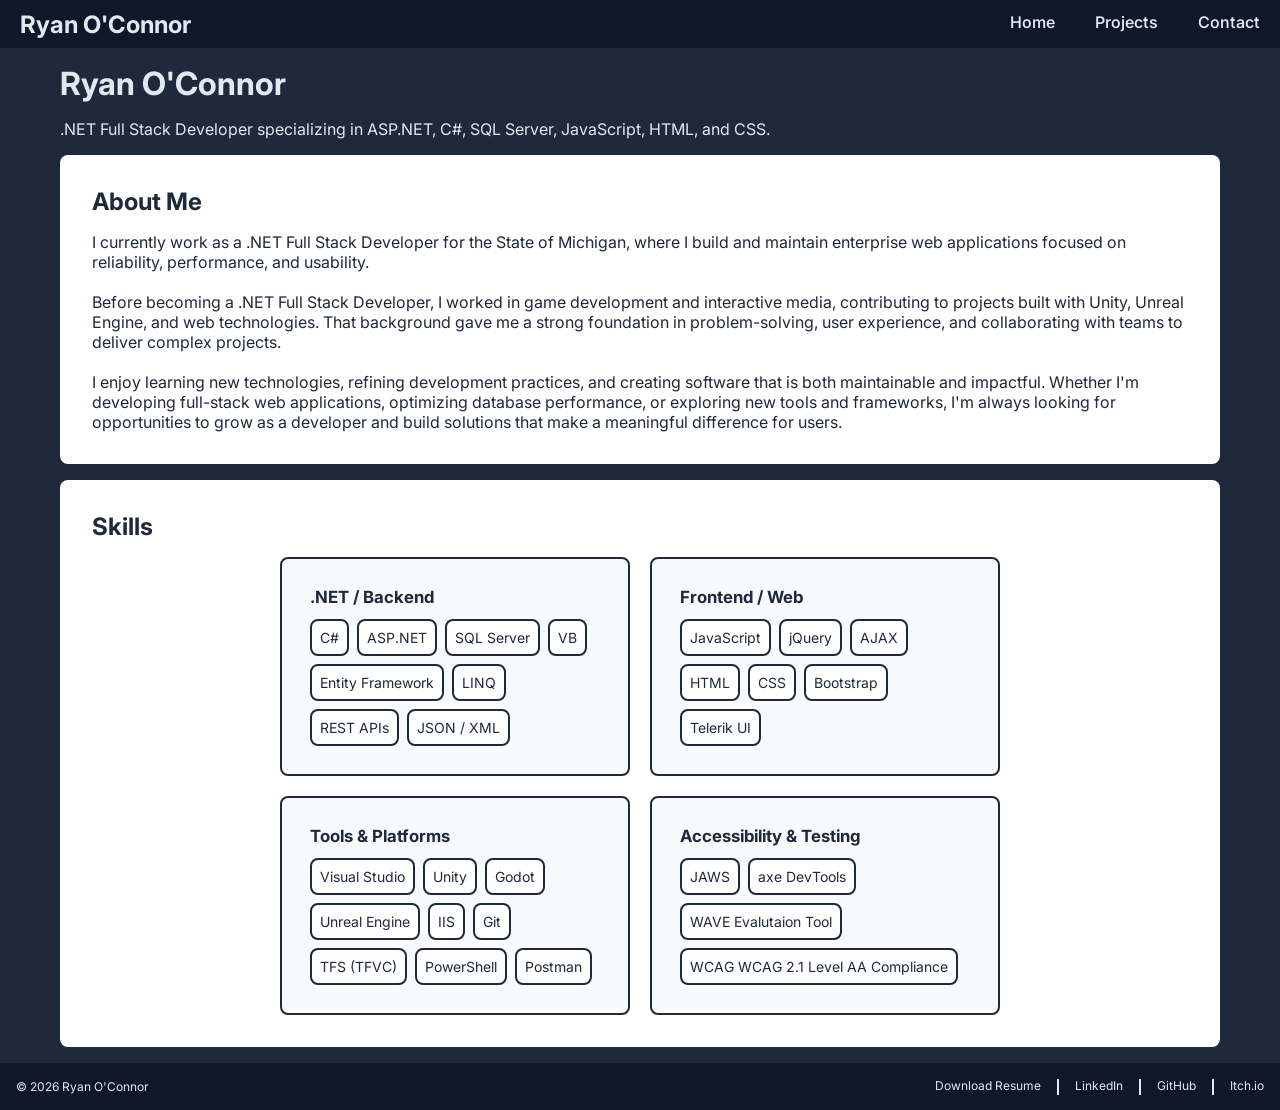
==== commit 10139678: "Fix grid" ====
--- a/index.html
+++ b/index.html
@@ -87,7 +87,6 @@
                         <li>Godot</li>
                         <li>Unreal Engine</li>
                         <li>IIS</li>
-                        <li>Azure DevOps</li>
                         <li>Git</li>
                         <li>TFS (TFVC)</li>
                         <li>PowerShell</li>
--- a/css/main.css
+++ b/css/main.css
@@ -83,11 +83,18 @@
 }
 
 .skills-grid {
-    display: flex;
+    display: grid;
+    grid-template-columns: repeat(2, 350px);
     flex-wrap: wrap;
     gap: 1.25rem;
     margin-top: 1rem;
     justify-content: center;
+}
+
+@media (max-width: 800px) {
+    .skills-grid {
+        grid-template-columns: 300px;
+    }
 }
 
 .skill-card {
@@ -95,7 +102,6 @@
     border: solid 2px #1E293B;
     border-radius: 8px;
     padding: 1.75rem;
-    width: 350px;
     transition: transform 0.15s ease, box-shadow 0.15s ease;
 }
 
